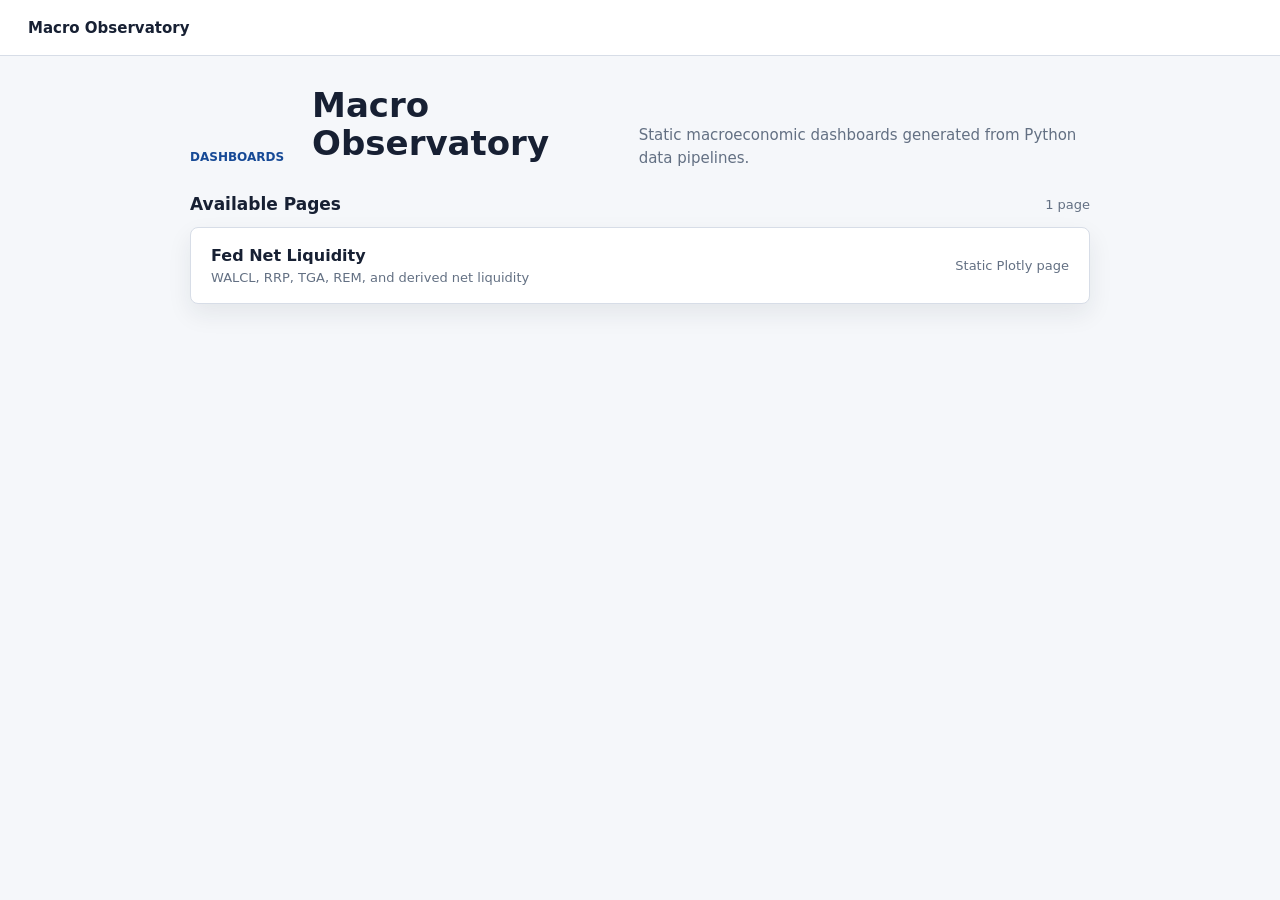
==== site/index.html @ 4e47251a "Add first static Fed Net Liquidity page" ====
<!doctype html>
<html lang="en">
<head>
  <meta charset="utf-8">
  <meta name="viewport" content="width=device-width, initial-scale=1">
  <title>Macro Observatory</title>
  <link rel="stylesheet" href="assets/css/site.css">
</head>
<body>
  <header class="site-header">
    <a class="brand-link" href="./" aria-label="Macro Observatory home">Macro Observatory</a>
  </header>

  <main class="site-shell home-shell">
    <section class="page-heading">
      <p class="eyebrow">Dashboards</p>
      <h1>Macro Observatory</h1>
      <p class="heading-summary">Static macroeconomic dashboards generated from Python data pipelines.</p>
    </section>

    <section class="directory-section" aria-labelledby="dashboard-list-heading">
      <div class="section-heading-row">
        <h2 id="dashboard-list-heading">Available Pages</h2>
        <span class="count-pill">1 page</span>
      </div>

      <a class="dashboard-link" href="pages/fed-net-liquidity/">
        <span>
          <span class="dashboard-title">Fed Net Liquidity</span>
          <span class="dashboard-subtitle">WALCL, RRP, TGA, REM, and derived net liquidity</span>
        </span>
        <span class="dashboard-status">Static Plotly page</span>
      </a>
    </section>
  </main>
</body>
</html>
---- site/assets/css/site.css ----
:root {
  color-scheme: light;
  --bg: #f5f7fa;
  --surface: #ffffff;
  --surface-subtle: #f9fafb;
  --border: #d7dde7;
  --border-strong: #aab4c2;
  --text: #172033;
  --muted: #637083;
  --primary: #1f5fbf;
  --primary-strong: #174a96;
  --green: #16865a;
  --red: #c33a2b;
  --amber: #ad6b00;
  --purple: #6d45a8;
  --shadow: 0 10px 24px rgba(23, 32, 51, 0.08);
  --radius: 8px;
  --mono: "SFMono-Regular", Consolas, "Liberation Mono", monospace;
  --sans: Inter, ui-sans-serif, system-ui, -apple-system, BlinkMacSystemFont, "Segoe UI", sans-serif;
}

* {
  box-sizing: border-box;
}

html {
  min-width: 320px;
  background: var(--bg);
}

body {
  margin: 0;
  min-height: 100vh;
  background: var(--bg);
  color: var(--text);
  font-family: var(--sans);
}

a {
  color: inherit;
}

.site-header {
  position: sticky;
  top: 0;
  z-index: 10;
  display: flex;
  align-items: center;
  justify-content: space-between;
  gap: 20px;
  min-height: 56px;
  padding: 0 28px;
  border-bottom: 1px solid var(--border);
  background: rgba(255, 255, 255, 0.94);
  backdrop-filter: blur(10px);
}

.brand-link {
  color: var(--text);
  font-size: 15px;
  font-weight: 700;
  text-decoration: none;
}

.site-nav {
  display: flex;
  align-items: center;
  gap: 16px;
  color: var(--muted);
  font-size: 14px;
}

.site-nav a {
  text-decoration: none;
}

.site-nav a:hover,
.brand-link:hover,
.dashboard-link:hover .dashboard-title {
  color: var(--primary);
}

.site-shell {
  width: min(1240px, calc(100% - 40px));
  margin: 0 auto;
  padding: 30px 0 48px;
}

.home-shell {
  max-width: 900px;
}

.page-heading {
  display: flex;
  align-items: flex-end;
  justify-content: space-between;
  gap: 28px;
  margin-bottom: 24px;
}

.dashboard-heading {
  align-items: center;
}

.eyebrow {
  margin: 0 0 6px;
  color: var(--primary-strong);
  font-size: 12px;
  font-weight: 800;
  letter-spacing: 0;
  text-transform: uppercase;
}

h1,
h2,
p {
  margin-top: 0;
}

h1 {
  margin-bottom: 8px;
  font-size: 34px;
  line-height: 1.12;
  letter-spacing: 0;
}

h2 {
  margin-bottom: 0;
  font-size: 17px;
  line-height: 1.2;
  letter-spacing: 0;
}

.heading-summary {
  max-width: 760px;
  margin-bottom: 0;
  color: var(--muted);
  font-size: 15px;
  line-height: 1.55;
}

.directory-section,
.chart-section,
.table-section,
.detail-panel {
  margin-top: 22px;
}

.section-heading-row {
  display: flex;
  align-items: center;
  justify-content: space-between;
  gap: 16px;
  margin-bottom: 12px;
}

.count-pill,
.range-label {
  color: var(--muted);
  font-size: 13px;
}

.dashboard-link {
  display: flex;
  align-items: center;
  justify-content: space-between;
  gap: 18px;
  padding: 18px 20px;
  border: 1px solid var(--border);
  border-radius: var(--radius);
  background: var(--surface);
  text-decoration: none;
  box-shadow: var(--shadow);
}

.dashboard-title,
.dashboard-subtitle,
.dashboard-status {
  display: block;
}

.dashboard-title {
  margin-bottom: 5px;
  font-weight: 700;
}

.dashboard-subtitle,
.dashboard-status {
  color: var(--muted);
  font-size: 13px;
}

.metadata-block {
  min-width: 220px;
  padding: 12px 14px;
  border: 1px solid var(--border);
  border-radius: var(--radius);
  background: var(--surface);
}

.metadata-block span,
.metric-tile span {
  display: block;
  margin-bottom: 5px;
  color: var(--muted);
  font-size: 12px;
  font-weight: 700;
  text-transform: uppercase;
}

.metadata-block strong,
.metric-tile strong {
  display: block;
  font-size: 17px;
  line-height: 1.2;
}

.alert,
.loading-row,
.noscript-message {
  margin: 16px 0;
  padding: 12px 14px;
  border-radius: var(--radius);
  font-size: 14px;
}

.alert {
  border: 1px solid #f1b5ad;
  background: #fff2f0;
  color: #8c2117;
}

.loading-row,
.noscript-message {
  border: 1px solid var(--border);
  background: var(--surface-subtle);
  color: var(--muted);
}

[hidden] {
  display: none !important;
}

.metric-grid {
  display: grid;
  grid-template-columns: repeat(4, minmax(0, 1fr));
  gap: 12px;
  margin: 18px 0 26px;
}

.metric-tile {
  min-height: 84px;
  padding: 16px;
  border: 1px solid var(--border);
  border-radius: var(--radius);
  background: var(--surface);
  box-shadow: var(--shadow);
}

.metric-primary {
  border-color: rgba(31, 95, 191, 0.45);
}

.chart-frame,
.table-frame,
.detail-panel {
  border: 1px solid var(--border);
  border-radius: var(--radius);
  background: var(--surface);
  box-shadow: var(--shadow);
}

.chart-frame {
  min-height: 560px;
  padding: 10px;
}

.plotly-chart {
  width: 100%;
  height: 540px;
}

.details-grid {
  display: grid;
  grid-template-columns: minmax(0, 2fr) minmax(260px, 1fr);
  gap: 18px;
  margin-top: 24px;
}

.detail-panel {
  padding: 18px;
}

.detail-panel h2 {
  margin-bottom: 14px;
}

.detail-list {
  margin: 0;
}

.detail-list div,
.source-row-item {
  display: grid;
  grid-template-columns: 150px minmax(0, 1fr);
  gap: 14px;
  padding: 10px 0;
  border-top: 1px solid var(--border);
}

.detail-list div:first-child,
.source-row-item:first-child {
  border-top: 0;
  padding-top: 0;
}

dt,
.source-row-key {
  color: var(--muted);
  font-size: 13px;
  font-weight: 700;
}

dd {
  margin: 0;
  color: var(--text);
  font-size: 14px;
  line-height: 1.45;
}

.source-row-value {
  color: var(--text);
  font-family: var(--mono);
  font-size: 13px;
  text-align: right;
}

.table-frame {
  overflow-x: auto;
}

.data-table {
  width: 100%;
  min-width: 920px;
  border-collapse: collapse;
  font-size: 13px;
}

.data-table th,
.data-table td {
  padding: 11px 12px;
  border-bottom: 1px solid var(--border);
  text-align: right;
  white-space: nowrap;
}

.data-table th:first-child,
.data-table td:first-child {
  text-align: left;
}

.data-table th {
  color: var(--muted);
  font-size: 12px;
  font-weight: 800;
  text-transform: uppercase;
}

.data-table tbody tr:last-child td {
  border-bottom: 0;
}

.number-cell {
  font-family: var(--mono);
}

.positive {
  color: var(--green);
}

.negative {
  color: var(--red);
}

.neutral {
  color: var(--muted);
}

@media (max-width: 900px) {
  .site-header,
  .page-heading,
  .section-heading-row,
  .dashboard-link {
    align-items: flex-start;
    flex-direction: column;
  }

  .site-header {
    padding: 14px 20px;
  }

  .site-shell {
    width: min(100% - 28px, 1240px);
    padding-top: 22px;
  }

  h1 {
    font-size: 28px;
  }

  .metadata-block {
    width: 100%;
  }

  .metric-grid,
  .details-grid {
    grid-template-columns: 1fr;
  }

  .chart-frame {
    min-height: 430px;
  }

  .plotly-chart {
    height: 410px;
  }

  .detail-list div,
  .source-row-item {
    grid-template-columns: 1fr;
    gap: 5px;
  }

  .source-row-value {
    text-align: left;
  }
}
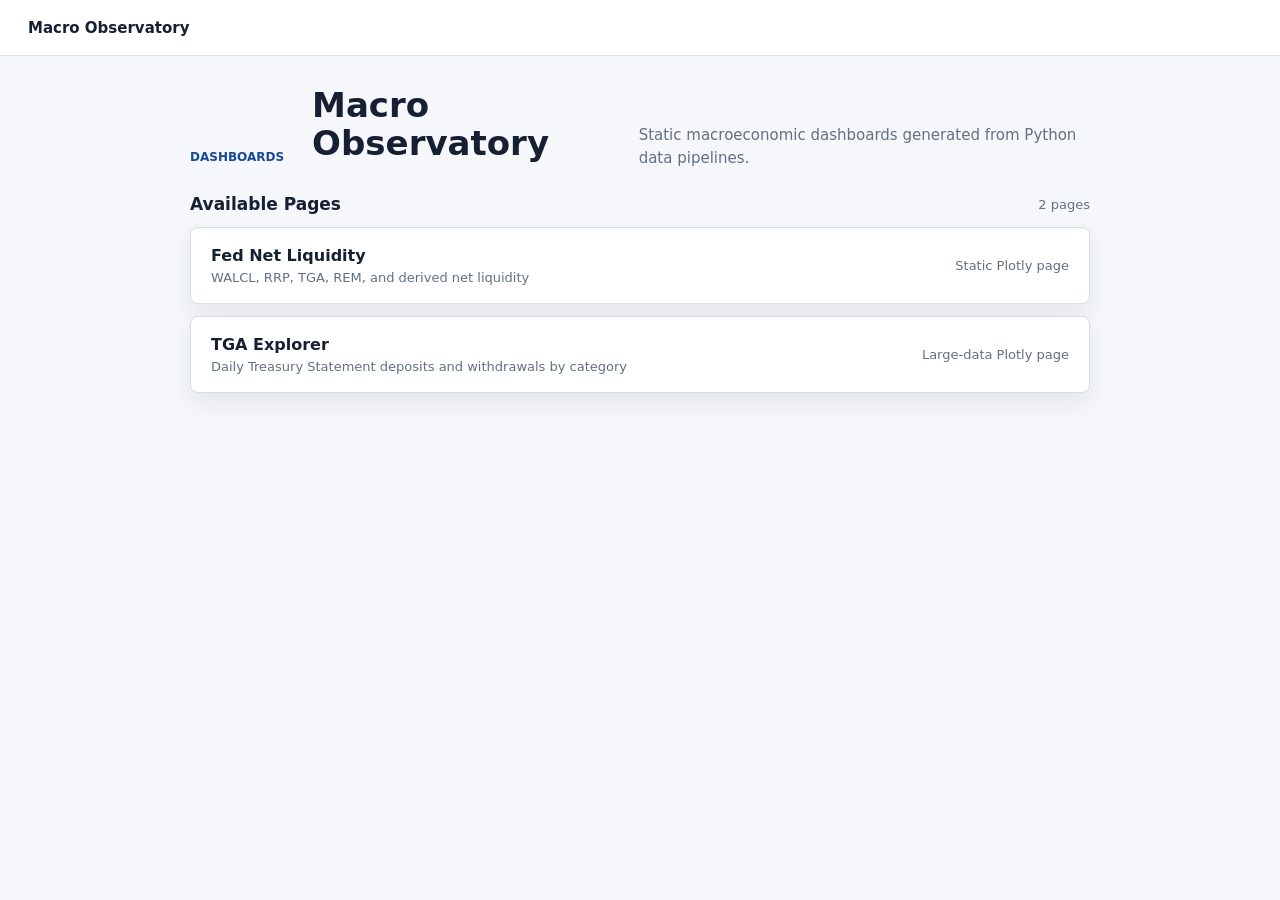
==== commit 53a9971c: "Add TGA Explorer static page" ====
--- a/site/index.html
+++ b/site/index.html
@@ -21,16 +21,26 @@
     <section class="directory-section" aria-labelledby="dashboard-list-heading">
       <div class="section-heading-row">
         <h2 id="dashboard-list-heading">Available Pages</h2>
-        <span class="count-pill">1 page</span>
+        <span class="count-pill">2 pages</span>
       </div>
 
-      <a class="dashboard-link" href="pages/fed-net-liquidity/">
-        <span>
-          <span class="dashboard-title">Fed Net Liquidity</span>
-          <span class="dashboard-subtitle">WALCL, RRP, TGA, REM, and derived net liquidity</span>
-        </span>
-        <span class="dashboard-status">Static Plotly page</span>
-      </a>
+      <div class="dashboard-list">
+        <a class="dashboard-link" href="pages/fed-net-liquidity/">
+          <span>
+            <span class="dashboard-title">Fed Net Liquidity</span>
+            <span class="dashboard-subtitle">WALCL, RRP, TGA, REM, and derived net liquidity</span>
+          </span>
+          <span class="dashboard-status">Static Plotly page</span>
+        </a>
+
+        <a class="dashboard-link" href="pages/tga-explorer/">
+          <span>
+            <span class="dashboard-title">TGA Explorer</span>
+            <span class="dashboard-subtitle">Daily Treasury Statement deposits and withdrawals by category</span>
+          </span>
+          <span class="dashboard-status">Large-data Plotly page</span>
+        </a>
+      </div>
     </section>
   </main>
 </body>
--- a/site/assets/css/site.css
+++ b/site/assets/css/site.css
@@ -319,6 +319,7 @@
   color: var(--muted);
   font-size: 13px;
   font-weight: 700;
+  overflow-wrap: anywhere;
 }
 
 dd {
@@ -326,6 +327,7 @@
   color: var(--text);
   font-size: 14px;
   line-height: 1.45;
+  overflow-wrap: anywhere;
 }
 
 .source-row-value {
@@ -372,6 +374,7 @@
 
 .number-cell {
   font-family: var(--mono);
+  font-variant-numeric: tabular-nums;
 }
 
 .positive {
@@ -435,3 +438,219 @@
     text-align: left;
   }
 }
+.dashboard-list {
+  display: grid;
+  gap: 12px;
+}
+
+.explorer-layout {
+  display: grid;
+  grid-template-columns: 310px minmax(0, 1fr);
+  gap: 18px;
+  align-items: start;
+  margin-top: 18px;
+}
+
+.control-panel {
+  position: sticky;
+  top: 76px;
+  padding: 18px;
+  border: 1px solid var(--border);
+  border-radius: var(--radius);
+  background: var(--surface);
+  box-shadow: var(--shadow);
+}
+
+.compact-heading-row {
+  margin-bottom: 16px;
+}
+
+.form-field {
+  display: grid;
+  gap: 7px;
+  margin-bottom: 14px;
+}
+
+.form-field span,
+.checkbox-group legend {
+  color: var(--muted);
+  font-size: 12px;
+  font-weight: 800;
+  text-transform: uppercase;
+}
+
+.form-field select,
+.form-field input,
+.category-select {
+  width: 100%;
+  min-height: 38px;
+  padding: 8px 10px;
+  border: 1px solid var(--border-strong);
+  border-radius: 6px;
+  background: #ffffff;
+  color: var(--text);
+  font: inherit;
+  font-size: 14px;
+}
+
+.form-field input {
+  font-family: var(--mono);
+  font-variant-numeric: tabular-nums;
+}
+
+.form-field select:focus,
+.form-field input:focus,
+.category-select:focus,
+.secondary-button:focus {
+  outline: 2px solid rgba(31, 95, 191, 0.28);
+  outline-offset: 2px;
+}
+
+.control-pair {
+  display: grid;
+  grid-template-columns: minmax(0, 1fr) minmax(0, 1fr);
+  gap: 10px;
+}
+
+.checkbox-group {
+  margin: 0 0 15px;
+  padding: 13px 0 0;
+  border: 0;
+  border-top: 1px solid var(--border);
+}
+
+.checkbox-group legend {
+  padding: 0 8px 0 0;
+}
+
+.checkbox-row {
+  display: flex;
+  align-items: center;
+  gap: 9px;
+  min-height: 32px;
+  color: var(--text);
+  font-size: 14px;
+}
+
+.checkbox-row input {
+  width: 16px;
+  height: 16px;
+  margin: 0;
+  accent-color: var(--primary);
+}
+
+.category-group {
+  margin-bottom: 12px;
+}
+
+.category-select {
+  min-height: 260px;
+  margin-top: 8px;
+  font-size: 13px;
+}
+
+.category-select:disabled {
+  background: var(--surface-subtle);
+  color: var(--muted);
+}
+
+.control-help {
+  margin: 8px 0 0;
+  color: var(--muted);
+  font-size: 12px;
+  line-height: 1.4;
+}
+
+.button-row {
+  display: flex;
+  justify-content: flex-end;
+  margin-top: 14px;
+}
+
+.secondary-button {
+  min-height: 36px;
+  padding: 7px 13px;
+  border: 1px solid var(--border-strong);
+  border-radius: 6px;
+  background: var(--surface);
+  color: var(--text);
+  font: inherit;
+  font-size: 14px;
+  font-weight: 700;
+  cursor: pointer;
+}
+
+.secondary-button:hover {
+  border-color: var(--primary);
+  color: var(--primary);
+}
+
+.explorer-main {
+  min-width: 0;
+}
+
+.explorer-chart-section {
+  margin-top: 0;
+}
+
+.tga-chart-frame {
+  min-height: 630px;
+}
+
+.tga-chart {
+  height: 610px;
+}
+
+.guardrail-message,
+.diagnostics-bar {
+  margin-bottom: 12px;
+  padding: 10px 12px;
+  border-radius: var(--radius);
+  font-size: 13px;
+}
+
+.guardrail-message {
+  border: 1px solid #e6c37a;
+  background: #fff8e8;
+  color: #684000;
+}
+
+.diagnostics-bar {
+  margin: 12px 0 0;
+  border: 1px solid var(--border);
+  background: var(--surface-subtle);
+  color: var(--muted);
+  font-family: var(--mono);
+  font-size: 12px;
+  line-height: 1.45;
+  overflow-x: auto;
+  white-space: nowrap;
+}
+
+.explorer-details {
+  margin-top: 18px;
+}
+
+@media (max-width: 1050px) {
+  .explorer-layout {
+    grid-template-columns: 1fr;
+  }
+
+  .control-panel {
+    position: static;
+  }
+}
+
+@media (max-width: 900px) {
+  .control-pair {
+    grid-template-columns: 1fr;
+  }
+
+  .tga-chart-frame {
+    min-height: 460px;
+  }
+
+  .tga-chart {
+    height: 440px;
+  }
+}
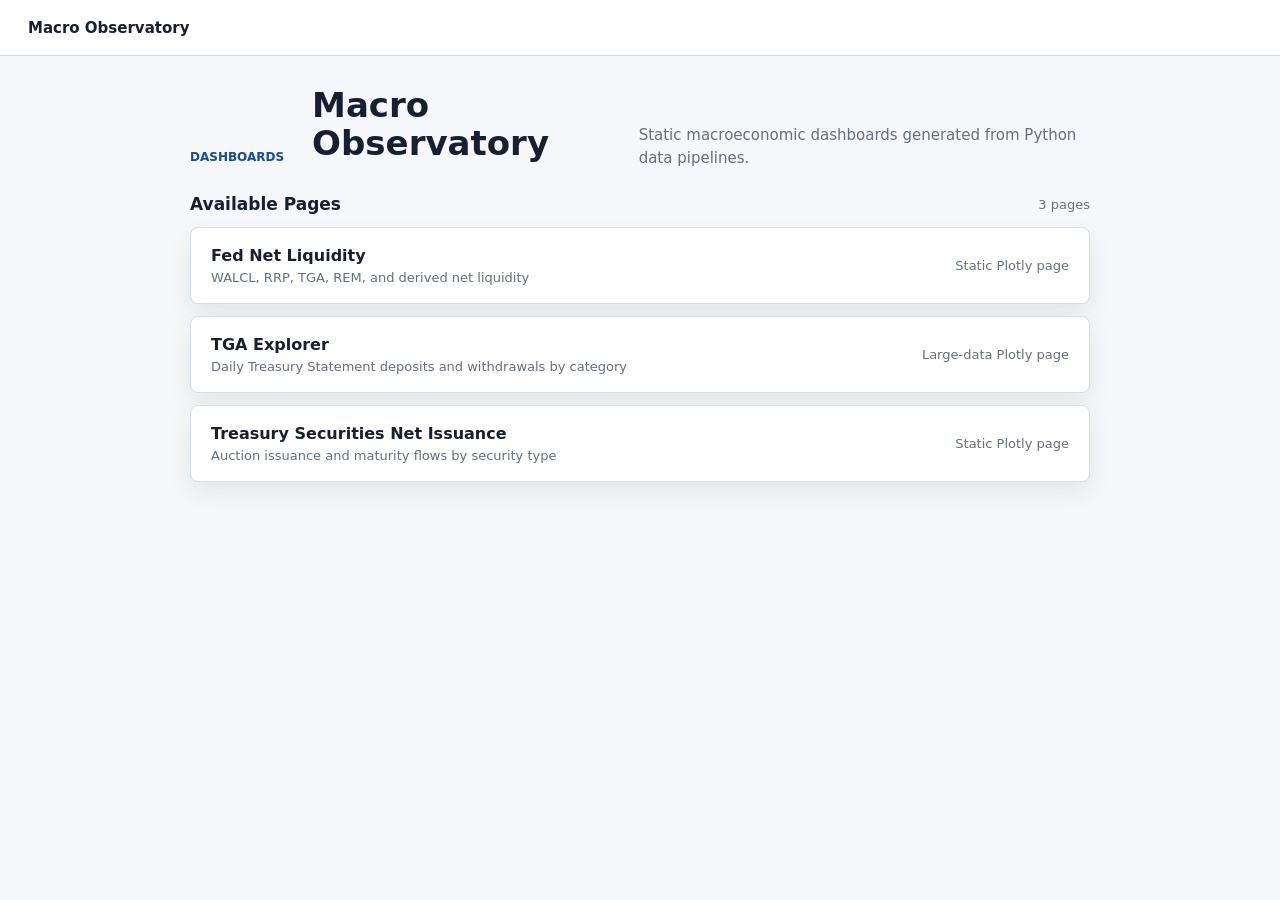
==== commit c2f81474: "Add Treasury securities net issuance page" ====
--- a/site/index.html
+++ b/site/index.html
@@ -21,7 +21,7 @@
     <section class="directory-section" aria-labelledby="dashboard-list-heading">
       <div class="section-heading-row">
         <h2 id="dashboard-list-heading">Available Pages</h2>
-        <span class="count-pill">2 pages</span>
+        <span class="count-pill">3 pages</span>
       </div>
 
       <div class="dashboard-list">
@@ -40,6 +40,14 @@
           </span>
           <span class="dashboard-status">Large-data Plotly page</span>
         </a>
+
+        <a class="dashboard-link" href="pages/treasury-securities-net-issuance/">
+          <span>
+            <span class="dashboard-title">Treasury Securities Net Issuance</span>
+            <span class="dashboard-subtitle">Auction issuance and maturity flows by security type</span>
+          </span>
+          <span class="dashboard-status">Static Plotly page</span>
+        </a>
       </div>
     </section>
   </main>
--- a/site/assets/css/site.css
+++ b/site/assets/css/site.css
@@ -593,11 +593,13 @@
   margin-top: 0;
 }
 
-.tga-chart-frame {
+.tga-chart-frame,
+.securities-chart-frame {
   min-height: 630px;
 }
 
-.tga-chart {
+.tga-chart,
+.securities-chart {
   height: 610px;
 }
 
@@ -646,11 +648,122 @@
     grid-template-columns: 1fr;
   }
 
-  .tga-chart-frame {
+  .tga-chart-frame,
+  .securities-chart-frame {
     min-height: 460px;
   }
 
-  .tga-chart {
+  .tga-chart,
+  .securities-chart {
     height: 440px;
   }
 }
+.chart-heading-actions {
+  display: flex;
+  align-items: center;
+  justify-content: flex-end;
+  gap: 12px;
+  flex-wrap: wrap;
+}
+
+.chart-expand-button,
+.chart-expand-restore {
+  min-height: 34px;
+  padding: 7px 12px;
+  border: 1px solid var(--border-strong);
+  border-radius: 6px;
+  background: var(--surface);
+  color: var(--text);
+  font: inherit;
+  font-size: 13px;
+  font-weight: 700;
+  cursor: pointer;
+}
+
+.chart-expand-button:hover,
+.chart-expand-restore:hover {
+  border-color: var(--primary);
+  color: var(--primary);
+}
+
+.chart-expand-button:focus,
+.chart-expand-restore:focus {
+  outline: 2px solid rgba(31, 95, 191, 0.28);
+  outline-offset: 2px;
+}
+
+.chart-expand-header {
+  display: none;
+}
+
+body.chart-expanded-active {
+  overflow: hidden;
+}
+
+.chart-frame.is-chart-expanded {
+  position: fixed;
+  inset: 12px;
+  z-index: 1000;
+  display: flex;
+  flex-direction: column;
+  min-height: 0;
+  padding: 0;
+  overflow: hidden;
+}
+
+.chart-frame.is-chart-expanded .chart-expand-header {
+  display: flex;
+  align-items: center;
+  justify-content: space-between;
+  gap: 18px;
+  min-height: 58px;
+  padding: 10px 14px;
+  border-bottom: 1px solid var(--border);
+  background: var(--surface);
+}
+
+.chart-expand-title-block {
+  display: grid;
+  gap: 3px;
+  min-width: 0;
+}
+
+.chart-expand-title {
+  font-size: 15px;
+  line-height: 1.2;
+}
+
+.chart-expand-meta {
+  color: var(--muted);
+  font-size: 12px;
+  overflow: hidden;
+  text-overflow: ellipsis;
+  white-space: nowrap;
+}
+
+.chart-frame.is-chart-expanded .plotly-chart {
+  flex: 1 1 auto;
+  min-height: 0;
+  height: auto;
+}
+
+@media (max-width: 900px) {
+  .chart-heading-actions {
+    justify-content: flex-start;
+  }
+
+  .chart-frame.is-chart-expanded {
+    inset: 0;
+    border-radius: 0;
+  }
+
+  .chart-frame.is-chart-expanded .chart-expand-header {
+    align-items: flex-start;
+    flex-direction: column;
+    gap: 8px;
+  }
+
+  .chart-expand-restore {
+    width: 100%;
+  }
+}
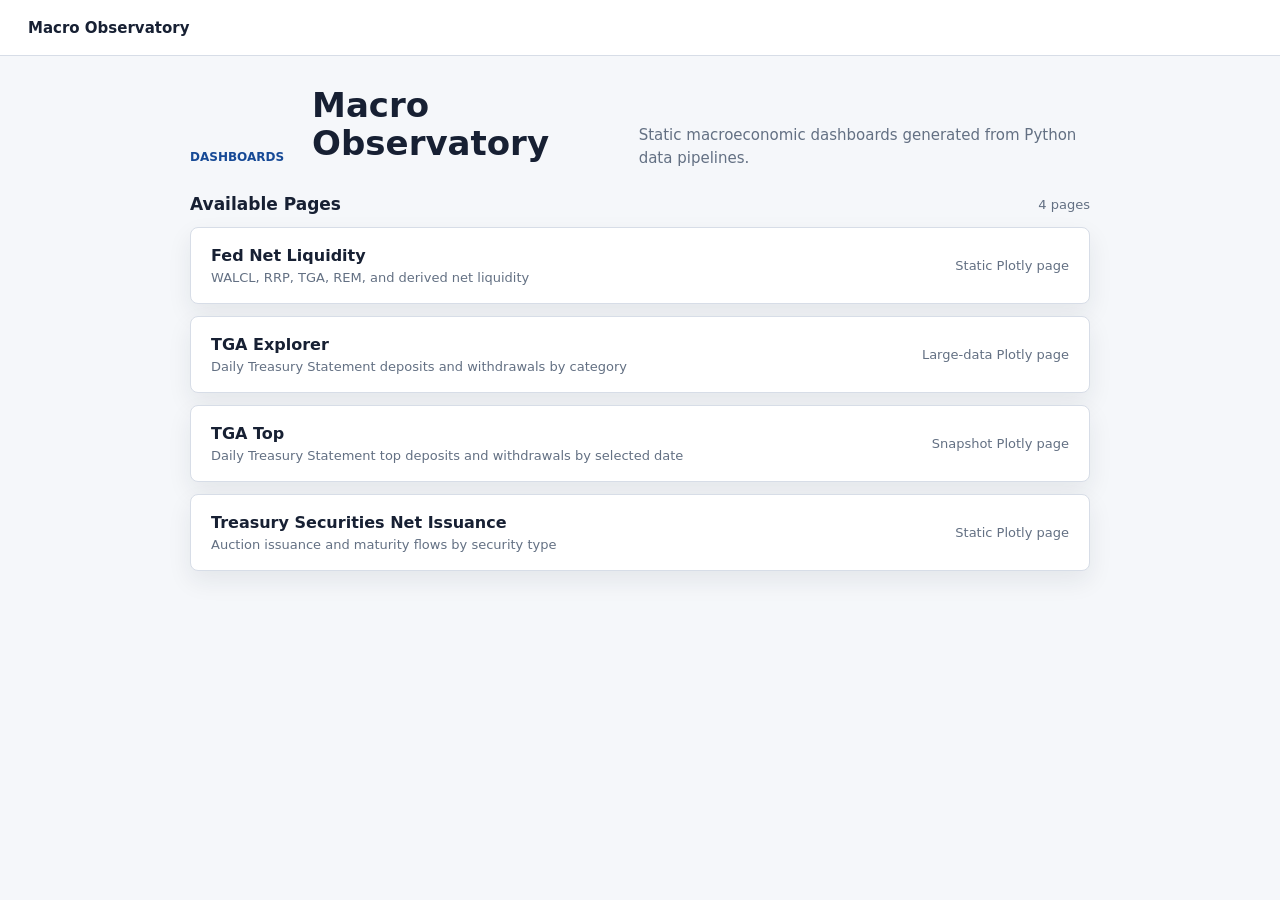
==== commit 1a548180: "Add TGA Top page" ====
--- a/site/index.html
+++ b/site/index.html
@@ -21,7 +21,7 @@
     <section class="directory-section" aria-labelledby="dashboard-list-heading">
       <div class="section-heading-row">
         <h2 id="dashboard-list-heading">Available Pages</h2>
-        <span class="count-pill">3 pages</span>
+        <span class="count-pill">4 pages</span>
       </div>
 
       <div class="dashboard-list">
@@ -41,6 +41,14 @@
           <span class="dashboard-status">Large-data Plotly page</span>
         </a>
 
+        <a class="dashboard-link" href="pages/tga-top/">
+          <span>
+            <span class="dashboard-title">TGA Top</span>
+            <span class="dashboard-subtitle">Daily Treasury Statement top deposits and withdrawals by selected date</span>
+          </span>
+          <span class="dashboard-status">Snapshot Plotly page</span>
+        </a>
+
         <a class="dashboard-link" href="pages/treasury-securities-net-issuance/">
           <span>
             <span class="dashboard-title">Treasury Securities Net Issuance</span>
--- a/site/assets/css/site.css
+++ b/site/assets/css/site.css
@@ -543,6 +543,15 @@
   margin-bottom: 12px;
 }
 
+.category-search-field {
+  margin: 10px 0 0;
+}
+
+.category-search-field input {
+  font-family: inherit;
+  font-variant-numeric: normal;
+}
+
 .category-select {
   min-height: 260px;
   margin-top: 8px;
@@ -559,6 +568,66 @@
   color: var(--muted);
   font-size: 12px;
   line-height: 1.4;
+}
+
+.category-feedback-row {
+  display: flex;
+  align-items: center;
+  justify-content: space-between;
+  gap: 10px;
+  margin-top: 9px;
+}
+
+.category-feedback-row .control-help {
+  margin: 0;
+}
+
+.category-clear-button {
+  min-height: 30px;
+  padding: 5px 9px;
+  font-size: 12px;
+  white-space: nowrap;
+}
+
+.category-clear-button:disabled,
+.category-clear-button:disabled:hover {
+  color: var(--muted);
+  border-color: var(--border);
+  cursor: not-allowed;
+}
+
+.category-selection-list {
+  display: grid;
+  gap: 6px;
+  max-height: 150px;
+  margin-top: 8px;
+  overflow: auto;
+}
+
+.category-selection-item {
+  display: grid;
+  grid-template-columns: minmax(0, 1fr);
+  gap: 3px;
+  align-items: start;
+  padding: 6px 7px;
+  border: 1px solid var(--border);
+  border-radius: 6px;
+  background: var(--surface-subtle);
+  font-size: 12px;
+}
+
+.category-selection-item-muted {
+  opacity: 0.68;
+}
+
+.category-selection-name {
+  min-width: 0;
+  overflow-wrap: anywhere;
+}
+
+.category-selection-status {
+  color: var(--muted);
+  white-space: normal;
 }
 
 .button-row {
@@ -667,6 +736,7 @@
 }
 
 .chart-expand-button,
+.chart-expand-action,
 .chart-expand-restore {
   min-height: 34px;
   padding: 7px 12px;
@@ -681,12 +751,14 @@
 }
 
 .chart-expand-button:hover,
+.chart-expand-action:hover,
 .chart-expand-restore:hover {
   border-color: var(--primary);
   color: var(--primary);
 }
 
 .chart-expand-button:focus,
+.chart-expand-action:focus,
 .chart-expand-restore:focus {
   outline: 2px solid rgba(31, 95, 191, 0.28);
   outline-offset: 2px;
@@ -694,6 +766,15 @@
 
 .chart-expand-header {
   display: none;
+}
+
+.chart-expand-actions {
+  display: flex;
+  align-items: center;
+  justify-content: flex-end;
+  gap: 10px;
+  flex: 0 0 auto;
+  flex-wrap: wrap;
 }
 
 body.chart-expanded-active {
@@ -763,7 +844,77 @@
     gap: 8px;
   }
 
+  .chart-expand-actions {
+    width: 100%;
+  }
+
+  .chart-expand-action,
   .chart-expand-restore {
-    width: 100%;
-  }
-}
+    flex: 1 1 150px;
+  }
+}
+
+.tga-top-date-buttons {
+  justify-content: flex-start;
+  gap: 8px;
+  flex-wrap: wrap;
+}
+
+.tga-top-table-grid,
+.tga-top-chart-grid {
+  display: grid;
+  grid-template-columns: repeat(2, minmax(0, 1fr));
+  gap: 18px;
+  align-items: start;
+}
+
+.tga-top-chart-grid {
+  margin-top: 18px;
+}
+
+.tga-top-table-panel,
+.tga-top-chart-section {
+  margin-top: 0;
+}
+
+.tga-top-table {
+  min-width: 560px;
+}
+
+.tga-top-table th:first-child,
+.tga-top-table td:first-child {
+  min-width: 240px;
+  white-space: normal;
+}
+
+.tga-top-empty {
+  margin: 0;
+  padding: 14px;
+  color: var(--muted);
+  font-size: 13px;
+}
+
+.tga-top-pie-frame {
+  min-height: 520px;
+}
+
+.tga-top-pie-chart {
+  height: 500px;
+}
+
+@media (max-width: 1050px) {
+  .tga-top-table-grid,
+  .tga-top-chart-grid {
+    grid-template-columns: 1fr;
+  }
+}
+
+@media (max-width: 900px) {
+  .tga-top-pie-frame {
+    min-height: 440px;
+  }
+
+  .tga-top-pie-chart {
+    height: 420px;
+  }
+}
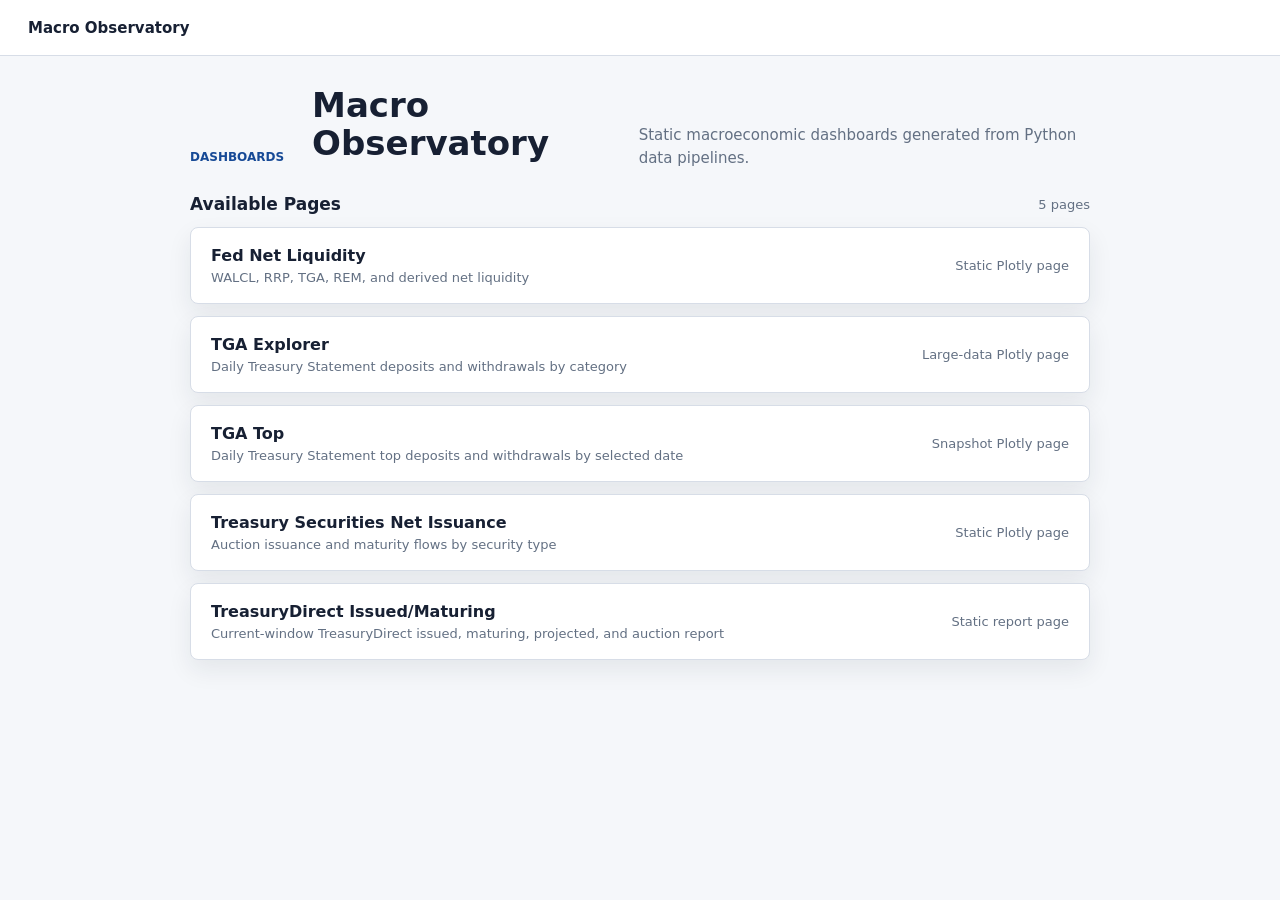
==== commit 7fa335c1: "Add TreasuryDirect issued maturing report page" ====
--- a/site/index.html
+++ b/site/index.html
@@ -21,7 +21,7 @@
     <section class="directory-section" aria-labelledby="dashboard-list-heading">
       <div class="section-heading-row">
         <h2 id="dashboard-list-heading">Available Pages</h2>
-        <span class="count-pill">4 pages</span>
+        <span class="count-pill">5 pages</span>
       </div>
 
       <div class="dashboard-list">
@@ -56,6 +56,13 @@
           </span>
           <span class="dashboard-status">Static Plotly page</span>
         </a>
+        <a class="dashboard-link" href="pages/treasurydirect-issued-maturing/">
+          <span>
+            <span class="dashboard-title">TreasuryDirect Issued/Maturing</span>
+            <span class="dashboard-subtitle">Current-window TreasuryDirect issued, maturing, projected, and auction report</span>
+          </span>
+          <span class="dashboard-status">Static report page</span>
+        </a>
       </div>
     </section>
   </main>
--- a/site/assets/css/site.css
+++ b/site/assets/css/site.css
@@ -854,10 +854,50 @@
   }
 }
 
+.tga-top-layout {
+  display: grid;
+  gap: 18px;
+  margin-top: 18px;
+}
+
+.tga-top-control-strip {
+  display: flex;
+  align-items: flex-end;
+  gap: 14px;
+  flex-wrap: wrap;
+  padding: 16px 18px;
+  border: 1px solid var(--border);
+  border-radius: var(--radius);
+  background: var(--surface);
+  box-shadow: var(--shadow);
+}
+
+.tga-top-control-heading {
+  display: grid;
+  gap: 4px;
+  min-width: 150px;
+}
+
+.tga-top-control-heading h2 {
+  margin: 0;
+}
+
+.tga-top-date-field {
+  width: 190px;
+  margin-bottom: 0;
+}
+
+.tga-top-control-strip .control-help {
+  flex: 1 1 260px;
+  min-width: 220px;
+  margin: 0;
+}
+
 .tga-top-date-buttons {
   justify-content: flex-start;
   gap: 8px;
   flex-wrap: wrap;
+  margin-top: 0;
 }
 
 .tga-top-table-grid,
@@ -877,8 +917,21 @@
   margin-top: 0;
 }
 
+.tga-top-table-panel .table-frame {
+  max-height: 430px;
+  overflow: auto;
+}
+
 .tga-top-table {
   min-width: 560px;
+}
+
+.tga-top-table th {
+  position: sticky;
+  top: 0;
+  z-index: 1;
+  background: var(--surface);
+  box-shadow: 0 1px 0 var(--border);
 }
 
 .tga-top-table th:first-child,
@@ -918,3 +971,85 @@
     height: 420px;
   }
 }
+
+.report-shell {
+  width: min(1500px, calc(100% - 40px));
+}
+
+.report-table-section {
+  margin-top: 20px;
+}
+
+.issued-maturing-table-frame {
+  max-height: calc(100vh - 260px);
+  min-height: 520px;
+  overflow: auto;
+}
+
+.issued-maturing-table {
+  min-width: 2100px;
+  font-size: 12px;
+}
+
+.issued-maturing-table th,
+.issued-maturing-table td {
+  padding: 9px 10px;
+}
+
+.issued-maturing-table thead th {
+  position: sticky;
+  z-index: 2;
+  background: var(--surface);
+  box-shadow: 0 1px 0 var(--border);
+}
+
+.issued-maturing-table thead tr:first-child th {
+  top: 0;
+  z-index: 4;
+}
+
+.issued-maturing-table thead tr:nth-child(2) th {
+  top: 34px;
+  z-index: 3;
+}
+
+.issued-maturing-table .group-header {
+  color: var(--text);
+  text-align: center;
+}
+
+.issued-maturing-table .sticky-column {
+  position: sticky;
+  left: 0;
+  z-index: 5;
+  min-width: 112px;
+  background: var(--surface);
+  box-shadow: 1px 0 0 var(--border);
+}
+
+.issued-maturing-table tbody .sticky-column {
+  z-index: 1;
+}
+
+.issued-maturing-table .date-cell {
+  font-family: var(--mono);
+  font-variant-numeric: tabular-nums;
+}
+
+.issued-maturing-table .auction-marker-cell {
+  color: var(--primary-strong);
+  font-family: var(--mono);
+  font-weight: 800;
+  text-align: center;
+}
+
+@media (max-width: 900px) {
+  .report-shell {
+    width: min(100% - 28px, 1500px);
+  }
+
+  .issued-maturing-table-frame {
+    max-height: 70vh;
+    min-height: 430px;
+  }
+}
